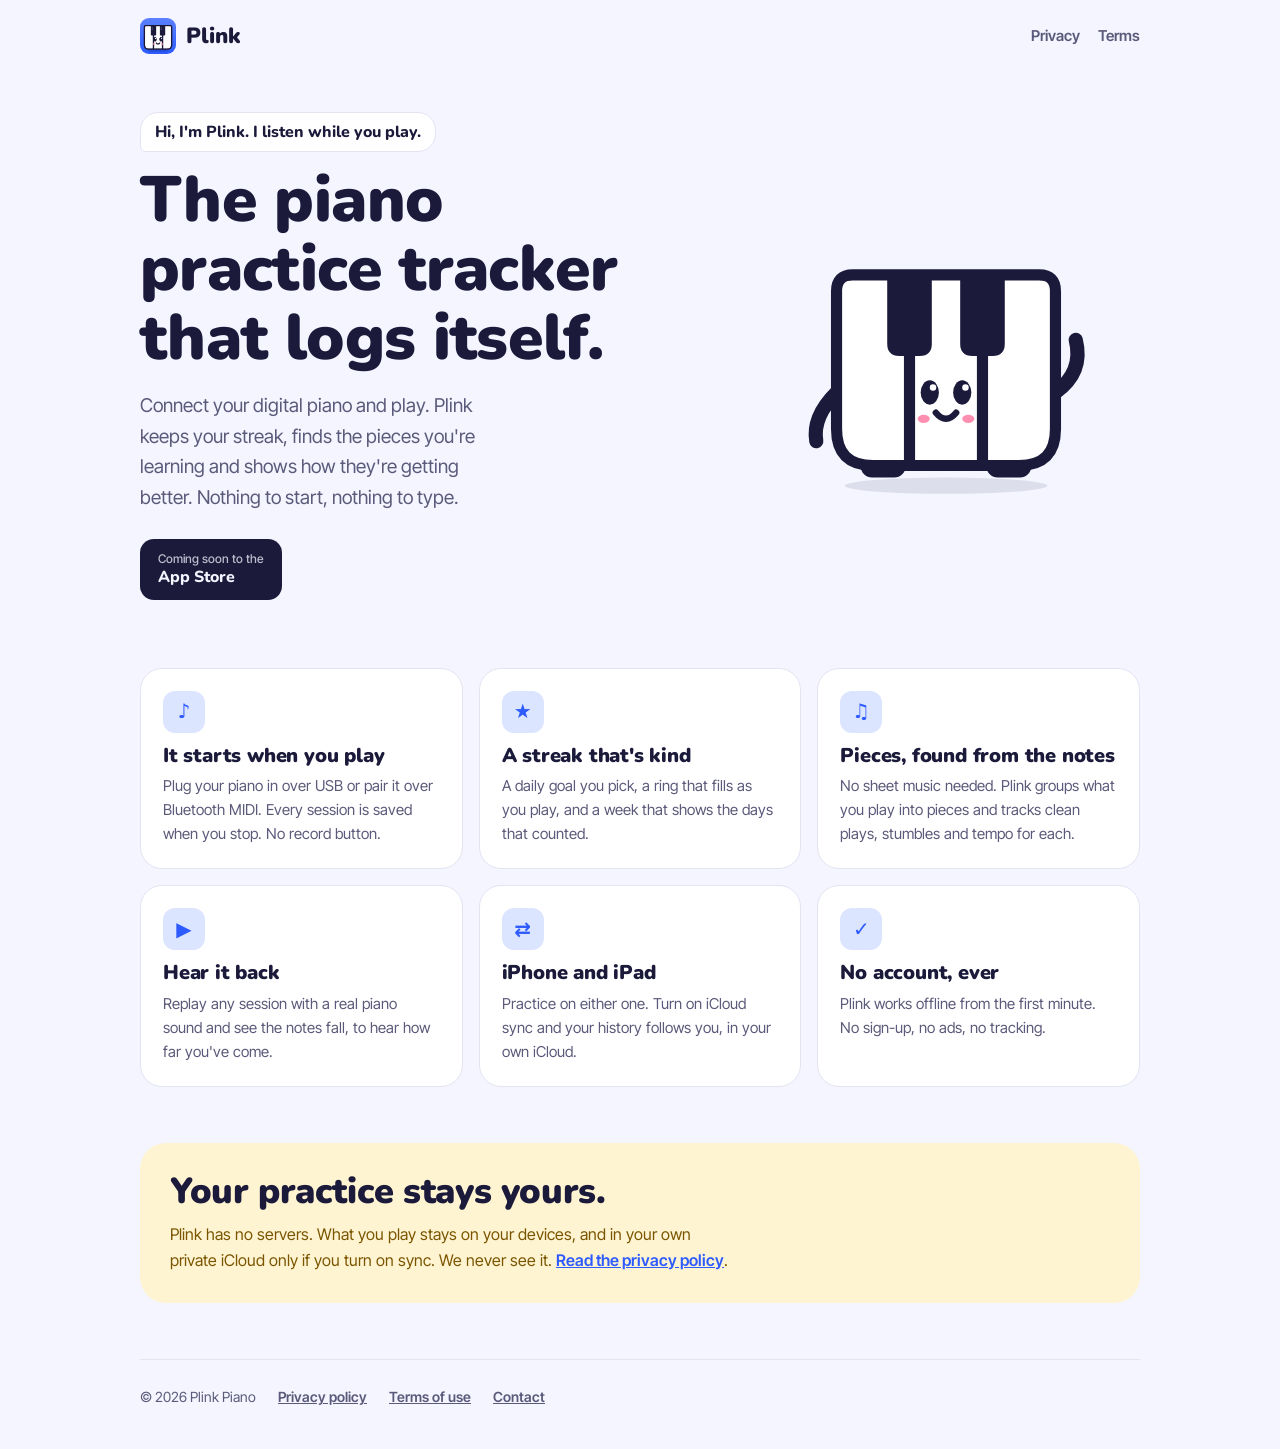
==== index.html @ 730d3980 "Plink website v1: home, privacy policy, terms of use, link preview Static HTML and CSS in the app's " ====
<!doctype html>
<html lang="en">
<head>
<meta charset="utf-8">
<meta name="viewport" content="width=device-width, initial-scale=1">
<title>Plink Piano: Practice Tracker</title>
<meta name="description" content="Plink logs your piano practice by itself. Connect your digital piano, play, and see your streak, your pieces and your progress. No account, works offline.">
<meta property="og:type" content="website">
<meta property="og:title" content="Plink: the piano practice tracker that logs itself">
<meta property="og:description" content="Connect your digital piano and play. Plink keeps your streak, finds your pieces and shows how they improve. No account, no tracking.">
<meta property="og:image" content="https://kiracih.github.io/plink-website/og.png">
<meta name="twitter:card" content="summary_large_image">
<link rel="icon" href="favicon.png">
<link rel="apple-touch-icon" href="apple-touch-icon.png">
<link rel="preconnect" href="https://fonts.googleapis.com">
<link rel="stylesheet" href="https://fonts.googleapis.com/css2?family=Nunito:wght@800;900&family=Inter+Tight:wght@400;500;600&display=swap">
<link rel="stylesheet" href="style.css">
</head>
<body>
<div class="wrap">
<header class="top">
  <a class="brand" href="./"><img src="icon-256.png" alt="">Plink</a>
  <nav><a href="privacy.html">Privacy</a><a href="terms.html">Terms</a></nav>
</header>
<main>
<section class="hero">
  <div>
    <div class="bubble">Hi, I'm Plink. I listen while you play.</div>
    <h1>The piano practice tracker that logs itself.</h1>
    <p class="lede">Connect your digital piano and play. Plink keeps your streak, finds the pieces you're learning and shows how they're getting better. Nothing to start, nothing to type.</p>
    <span class="badge"><span><small>Coming soon to the</small>App Store</span></span>
  </div>
  <div class="mascot"><img src="plink-happy.svg" alt="Plink, three piano keys with a happy face" width="300" height="284"></div>
</section>

<section class="grid" aria-label="What Plink does">
  <div class="card"><div class="ico">♪</div><h3>It starts when you play</h3><p>Plug your piano in over USB or pair it over Bluetooth MIDI. Every session is saved when you stop. No record button.</p></div>
  <div class="card"><div class="ico">★</div><h3>A streak that's kind</h3><p>A daily goal you pick, a ring that fills as you play, and a week that shows the days that counted.</p></div>
  <div class="card"><div class="ico">♫</div><h3>Pieces, found from the notes</h3><p>No sheet music needed. Plink groups what you play into pieces and tracks clean plays, stumbles and tempo for each.</p></div>
  <div class="card"><div class="ico">▶</div><h3>Hear it back</h3><p>Replay any session with a real piano sound and see the notes fall, to hear how far you've come.</p></div>
  <div class="card"><div class="ico">⇄</div><h3>iPhone and iPad</h3><p>Practice on either one. Turn on iCloud sync and your history follows you, in your own iCloud.</p></div>
  <div class="card"><div class="ico">✓</div><h3>No account, ever</h3><p>Plink works offline from the first minute. No sign-up, no ads, no tracking.</p></div>
</section>

<section class="band">
  <h2>Your practice stays yours.</h2>
  <p>Plink has no servers. What you play stays on your devices, and in your own private iCloud only if you turn on sync. We never see it. <a href="privacy.html">Read the privacy policy</a>.</p>
</section>
</main>
<footer>
  <span>© 2026 Plink Piano</span>
  <a href="privacy.html">Privacy policy</a>
  <a href="terms.html">Terms of use</a>
  <a href="https://github.com/kiracih/plink-website/issues">Contact</a>
</footer>
</div>
</body>
</html>
---- style.css ----
/* Plink site: the app's Theme tokens (Theme.swift), light and dark. */
:root {
  --bg: #F4F5FF; --card: #FFFFFF; --line: #E3E4F2; --ink: #1B1A3A; --muted: #5B5A7A;
  --blue: #2D5BFF; --onblue: #FFFFFF; --sky: #DCE5FF; --gold: #FFC93C; --butter: #FFF4D1; --goldtext: #7A5500;
  --display: "Nunito", ui-rounded, "SF Pro Rounded", system-ui, sans-serif;
  --body: "Inter Tight", system-ui, -apple-system, "Segoe UI", sans-serif;
  color-scheme: light;
}
@media (prefers-color-scheme: dark) {
  :root { --bg: #14132B; --card: #201F42; --line: #33325F; --ink: #F3F2FF; --muted: #B4B3D6; --blue: #7C9BFF;
    --onblue: #1B1A3A; --sky: #2A3166; --butter: #3A3218; --goldtext: #FFD970; color-scheme: dark; }
  .mascot img { background: #F3F2FF; border-radius: 28px; padding: 6px; }
}
* { box-sizing: border-box; }
html { -webkit-text-size-adjust: 100%; }
body { margin: 0; background: var(--bg); color: var(--ink); font: 16px/1.6 var(--body); }
a { color: var(--blue); font-weight: 600; }
.wrap { max-width: 1040px; margin: 0 auto; padding: 0 20px; }
header.top { display: flex; align-items: center; justify-content: space-between; padding: 18px 0; }
.brand { display: flex; align-items: center; gap: 10px; text-decoration: none; color: var(--ink); font: 900 22px var(--display); }
.brand img { width: 36px; height: 36px; border-radius: 9px; }
nav a { margin-left: 18px; color: var(--muted); text-decoration: none; font-weight: 600; font-size: 15px; }
nav a:hover { color: var(--ink); }
h1, h2, h3 { font-family: var(--display); font-weight: 900; line-height: 1.08; letter-spacing: -.01em; margin: 0; text-wrap: balance; }
h1 { font-size: clamp(38px, 7vw, 64px); }
h2 { font-size: clamp(26px, 4vw, 36px); }
h3 { font-size: 20px; }
.hero { display: grid; grid-template-columns: 1.2fr .8fr; gap: 32px; align-items: center; padding: 40px 0 56px; }
.hero p.lede { font-size: 19px; color: var(--muted); max-width: 34ch; margin: 18px 0 26px; }
.mascot { display: flex; justify-content: center; }
.mascot img { width: min(300px, 70vw); height: auto; }
.badge { display: inline-flex; align-items: center; gap: 10px; background: var(--ink); color: var(--bg); border-radius: 14px;
  padding: 12px 18px; font: 800 16px var(--display); }
.badge small { display: block; font: 500 12px var(--body); opacity: .75; }
.bubble { display: inline-block; background: var(--card); border: 1.5px solid var(--line); border-radius: 18px 18px 18px 6px;
  padding: 8px 14px; font: 800 16px var(--display); margin-bottom: 14px; }
.grid { display: grid; grid-template-columns: repeat(3, 1fr); gap: 16px; padding: 12px 0 56px; }
.card { background: var(--card); border: 1.5px solid var(--line); border-radius: 22px; padding: 22px; }
.card p { margin: 8px 0 0; color: var(--muted); font-size: 15px; }
.card .ico { width: 42px; height: 42px; border-radius: 12px; background: var(--sky); color: var(--blue); display: grid; place-items: center;
  font: 900 20px var(--display); margin-bottom: 12px; }
.band { background: var(--butter); color: var(--goldtext); border-radius: 26px; padding: 30px; display: grid; gap: 10px; margin-bottom: 56px; }
.band h2 { color: var(--ink); }
.band p { margin: 0; max-width: 62ch; }
footer { border-top: 1.5px solid var(--line); padding: 26px 0 40px; color: var(--muted); font-size: 14px; display: flex; flex-wrap: wrap; gap: 8px 22px; }
footer a { color: var(--muted); }
.doc { max-width: 720px; padding: 24px 0 56px; }
.doc h1 { font-size: clamp(32px, 6vw, 46px); margin-bottom: 6px; }
.doc .updated { color: var(--muted); margin: 0 0 28px; }
.doc h2 { font-size: 22px; margin: 34px 0 8px; }
.doc p, .doc li { color: var(--ink); }
.doc ul { padding-left: 22px; }
.doc li { margin: 6px 0; }
.doc .summary { background: var(--card); border: 1.5px solid var(--line); border-radius: 20px; padding: 18px 22px; }
.doc .summary li { margin: 4px 0; }
@media (max-width: 760px) {
  .hero { grid-template-columns: 1fr; padding-top: 16px; }
  .hero .mascot { order: -1; }
  .grid { grid-template-columns: 1fr; }
  nav a { margin-left: 12px; }
}
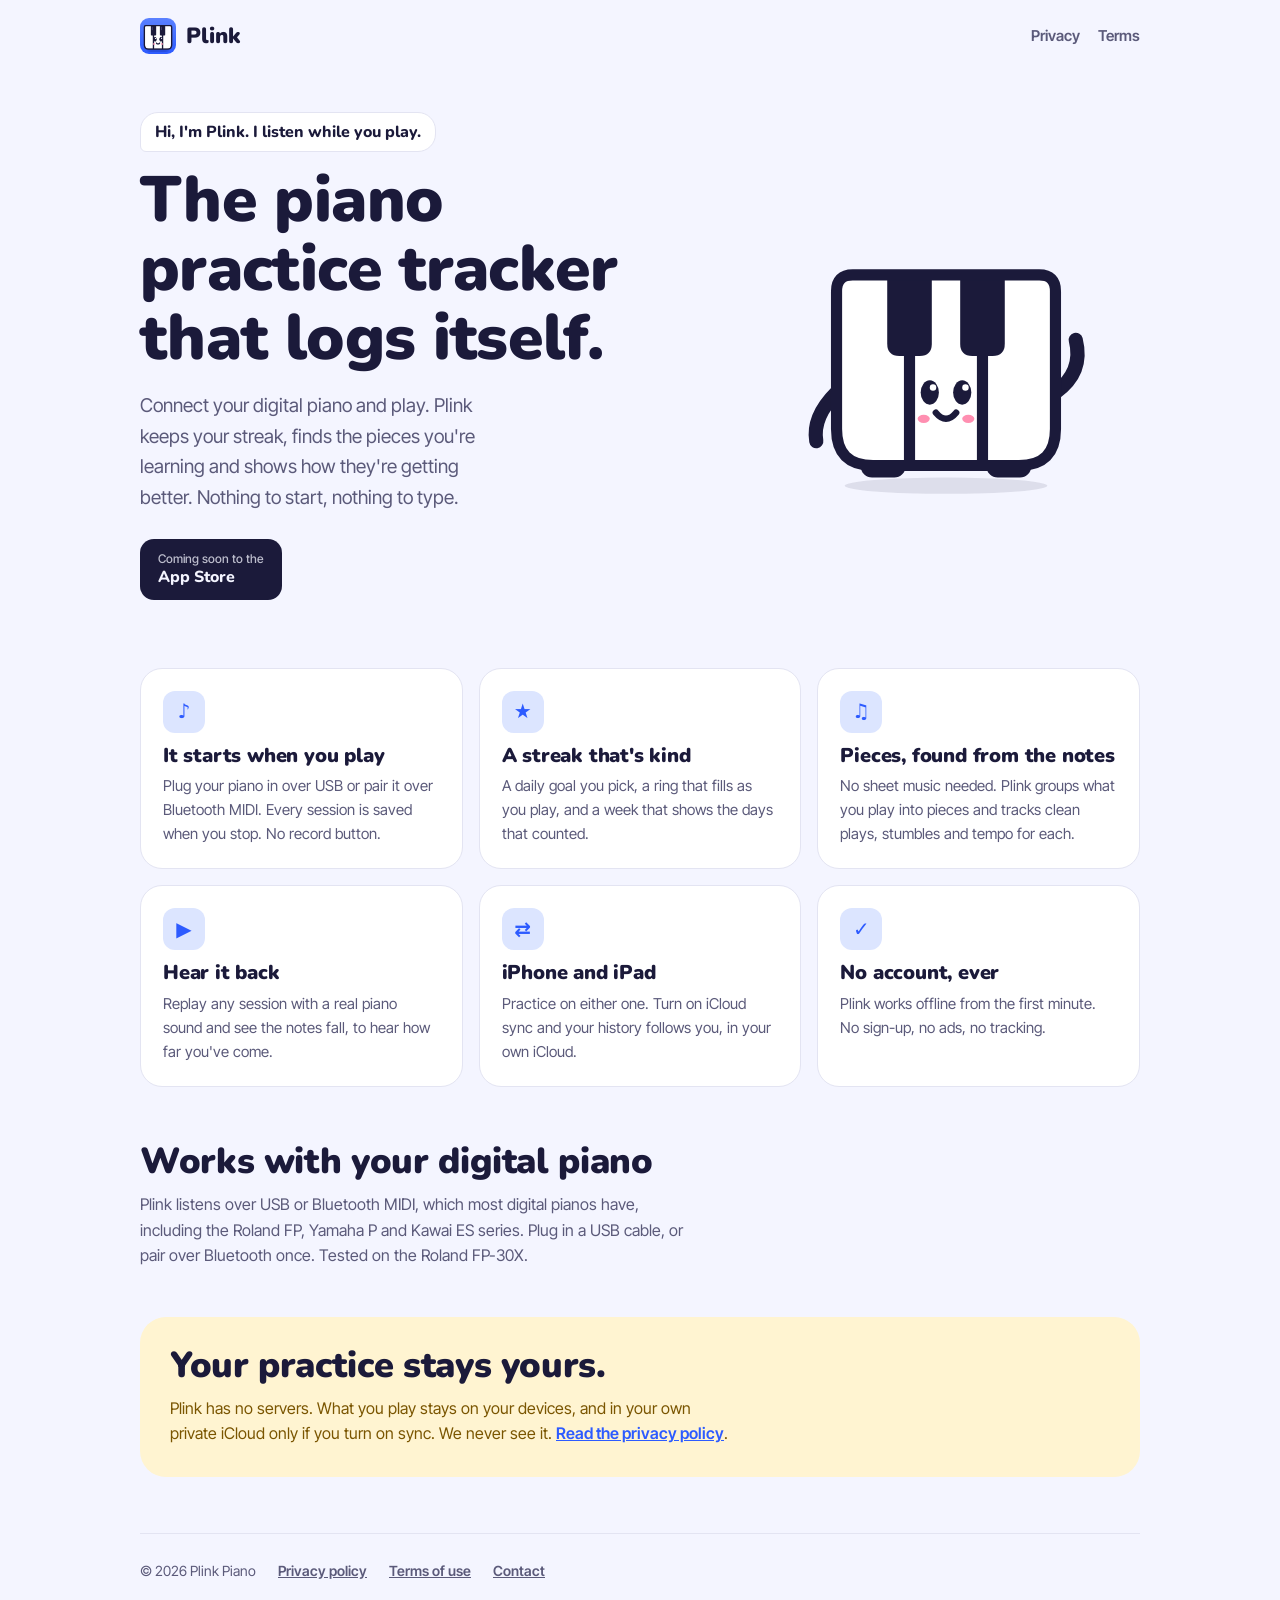
==== commit 475a4f4d: "Home: title names what Plink is; 'Works with your digital piano' section (research #71) Co-Authored-" ====
--- a/index.html
+++ b/index.html
@@ -3,7 +3,7 @@
 <head>
 <meta charset="utf-8">
 <meta name="viewport" content="width=device-width, initial-scale=1">
-<title>Plink Piano: Practice Tracker</title>
+<title>Plink Piano: automatic practice tracker for digital pianos</title>
 <meta name="description" content="Plink logs your piano practice by itself. Connect your digital piano, play, and see your streak, your pieces and your progress. No account, works offline.">
 <meta property="og:type" content="website">
 <meta property="og:title" content="Plink: the piano practice tracker that logs itself">
@@ -42,6 +42,11 @@
   <div class="card"><div class="ico">✓</div><h3>No account, ever</h3><p>Plink works offline from the first minute. No sign-up, no ads, no tracking.</p></div>
 </section>
 
+<section class="compat" aria-labelledby="compat">
+  <h2 id="compat">Works with your digital piano</h2>
+  <p>Plink listens over USB or Bluetooth MIDI, which most digital pianos have, including the Roland FP, Yamaha P and Kawai ES series. Plug in a USB cable, or pair over Bluetooth once. Tested on the Roland FP-30X.</p>
+</section>
+
 <section class="band">
   <h2>Your practice stays yours.</h2>
   <p>Plink has no servers. What you play stays on your devices, and in your own private iCloud only if you turn on sync. We never see it. <a href="privacy.html">Read the privacy policy</a>.</p>
--- a/style.css
+++ b/style.css
@@ -39,6 +39,8 @@
 .card p { margin: 8px 0 0; color: var(--muted); font-size: 15px; }
 .card .ico { width: 42px; height: 42px; border-radius: 12px; background: var(--sky); color: var(--blue); display: grid; place-items: center;
   font: 900 20px var(--display); margin-bottom: 12px; }
+.compat { padding: 0 0 48px; display: grid; gap: 10px; }
+.compat p { color: var(--muted); max-width: 62ch; margin: 0; }
 .band { background: var(--butter); color: var(--goldtext); border-radius: 26px; padding: 30px; display: grid; gap: 10px; margin-bottom: 56px; }
 .band h2 { color: var(--ink); }
 .band p { margin: 0; max-width: 62ch; }
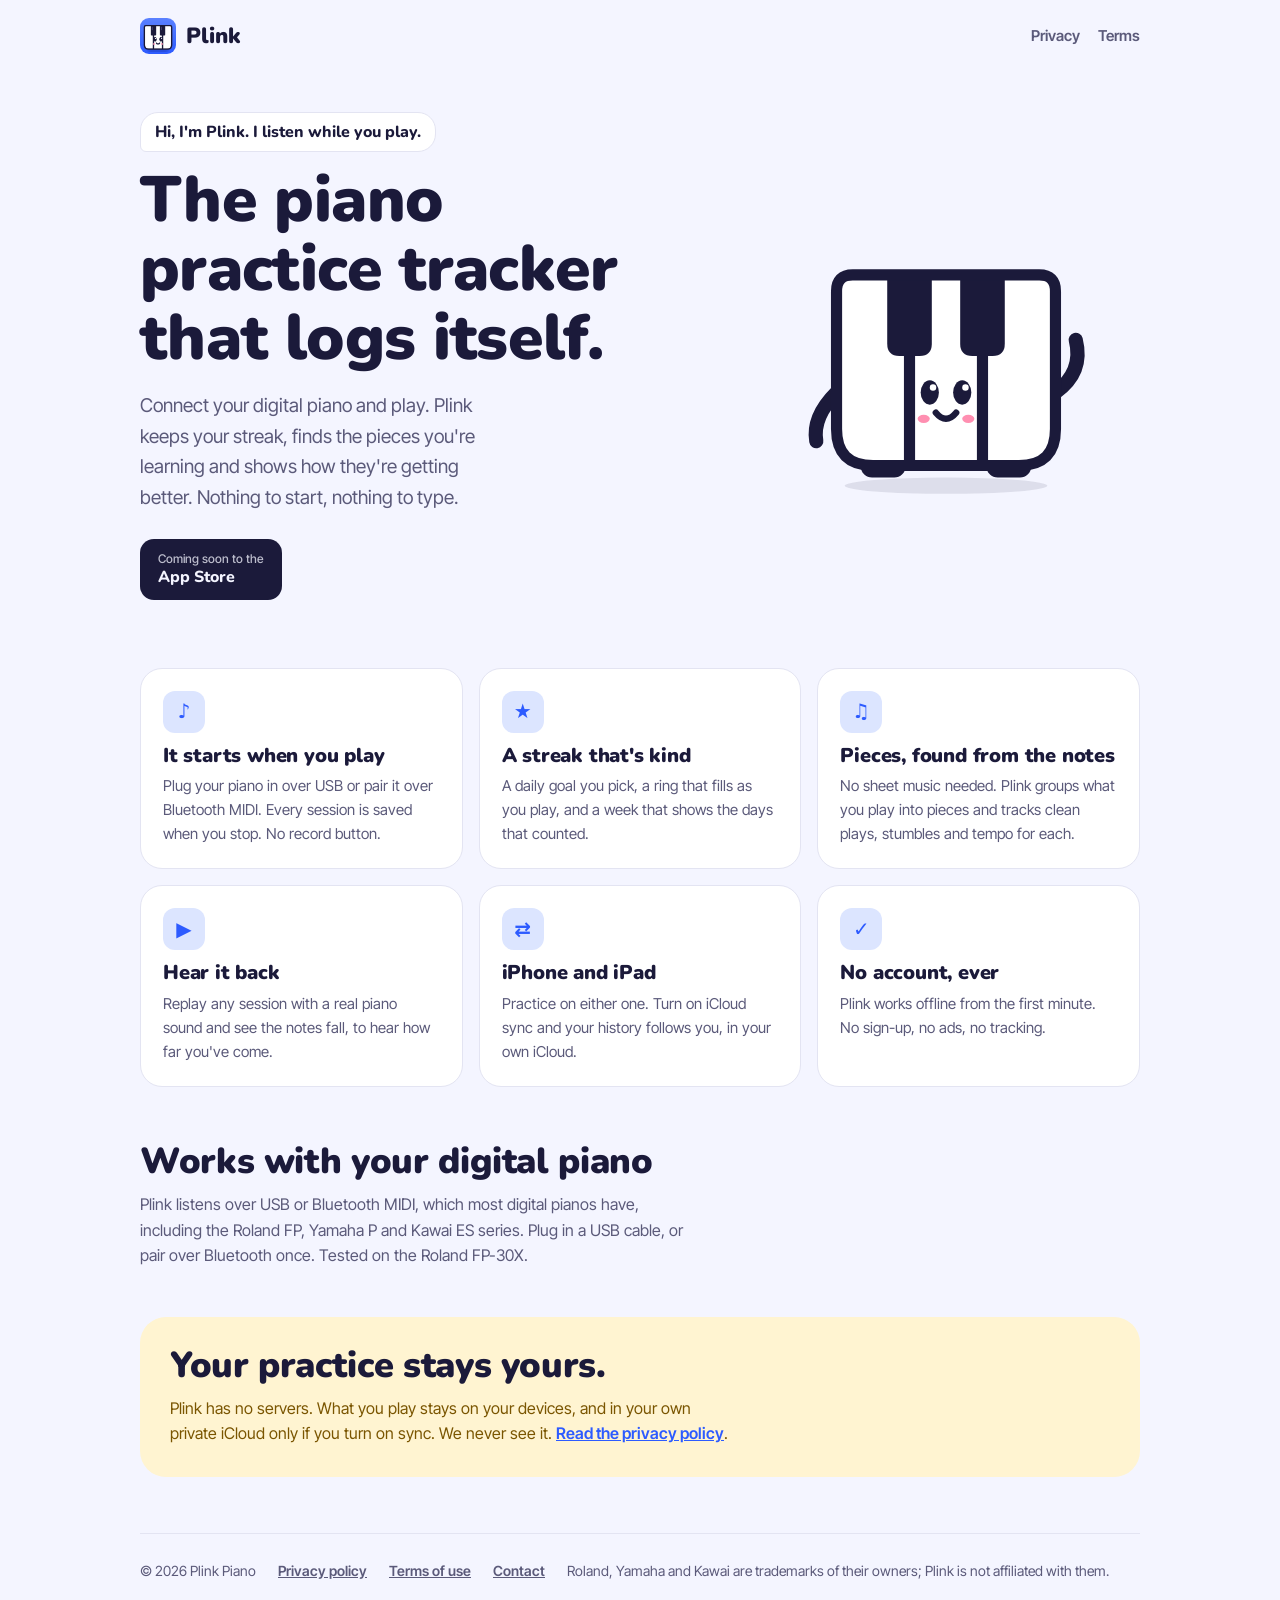
==== commit a0925e3c: "Footer: trademark line for the piano brands named on the page Co-Authored-By: Claude Opus 5.5 <norep" ====
--- a/index.html
+++ b/index.html
@@ -57,6 +57,7 @@
   <a href="privacy.html">Privacy policy</a>
   <a href="terms.html">Terms of use</a>
   <a href="https://github.com/kiracih/plink-website/issues">Contact</a>
+  <span>Roland, Yamaha and Kawai are trademarks of their owners; Plink is not affiliated with them.</span>
 </footer>
 </div>
 </body>
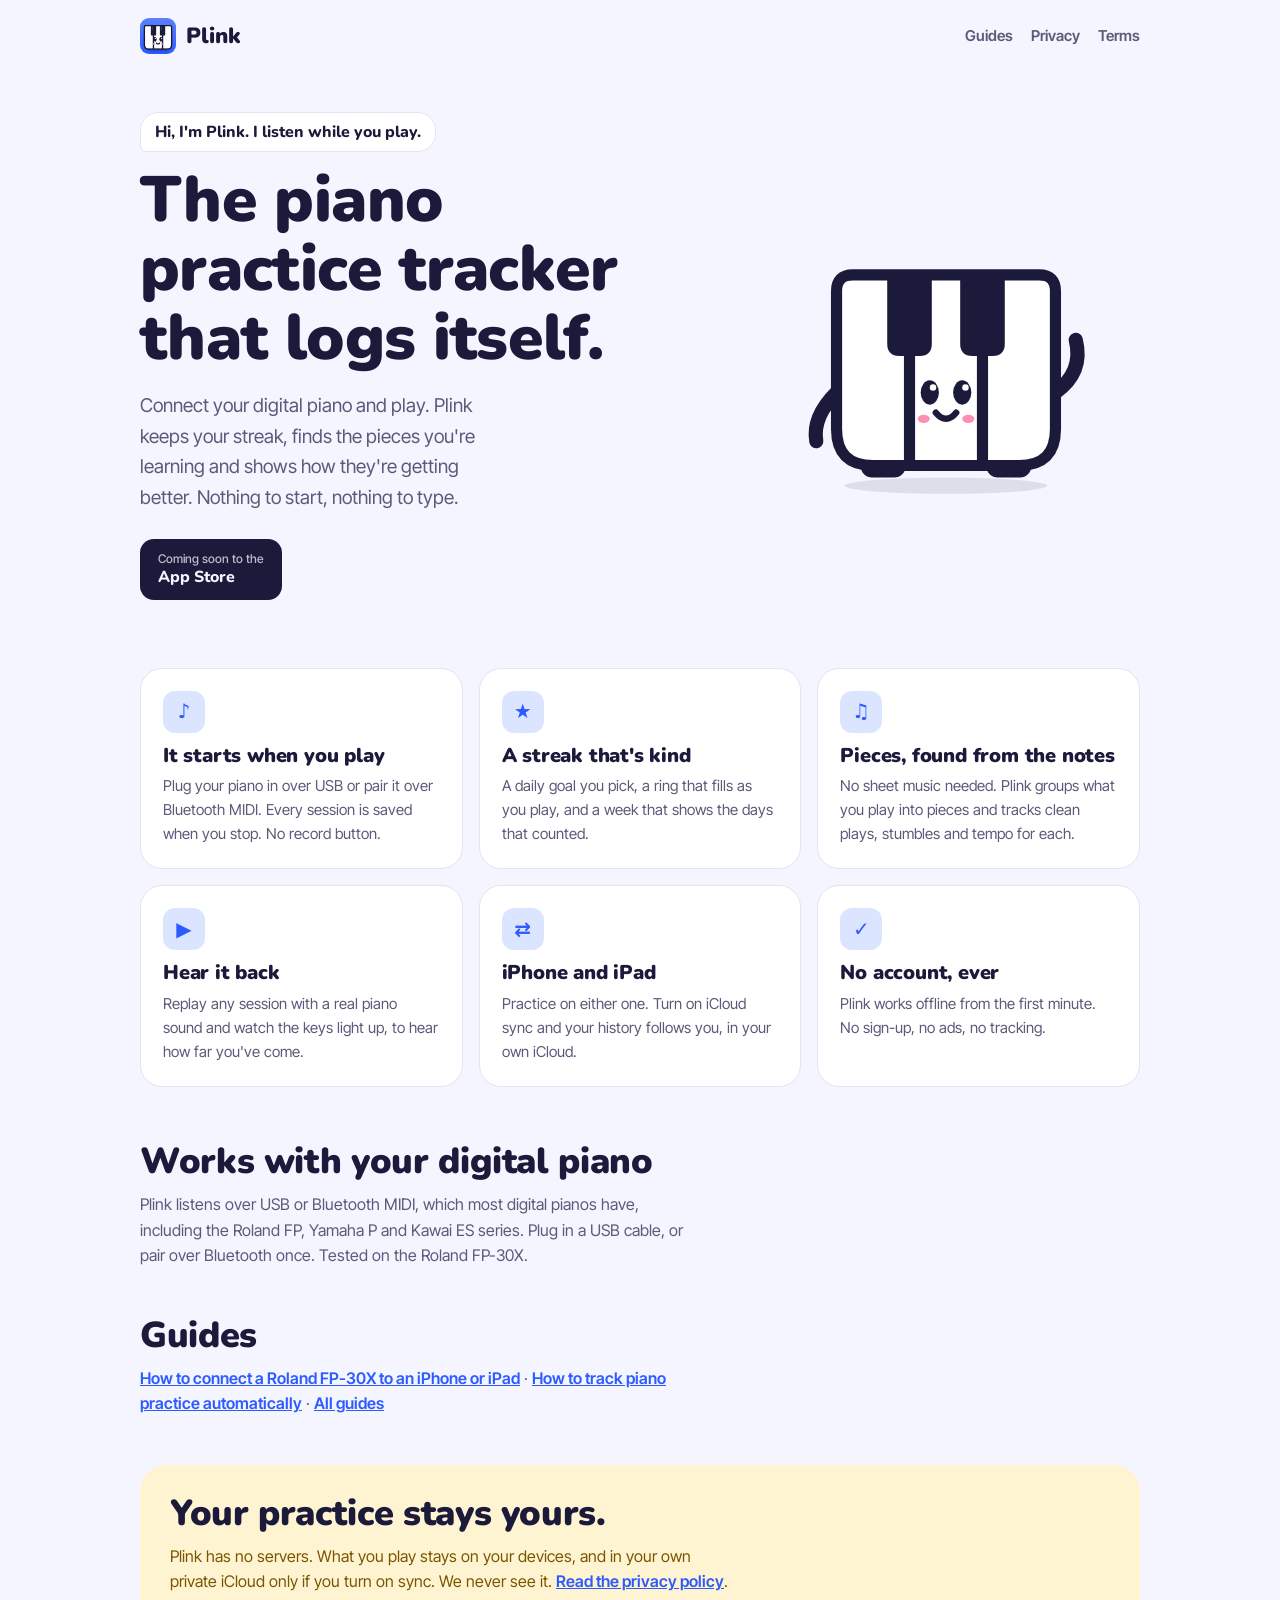
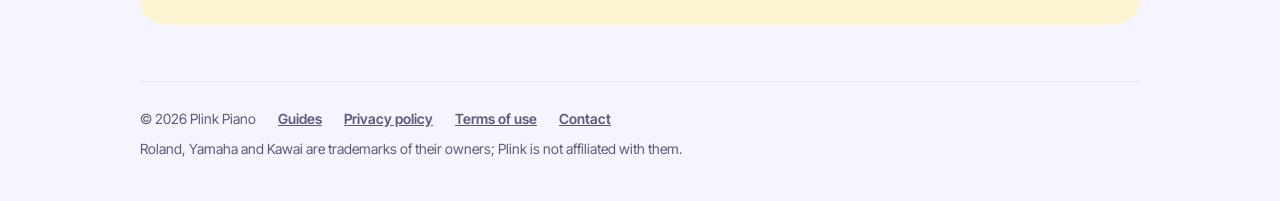
==== commit fa16b300: "Guides for search and AI assistants: FP-30X connection and automatic practice tracking; canonical UR" ====
--- a/index.html
+++ b/index.html
@@ -10,17 +10,32 @@
 <meta property="og:description" content="Connect your digital piano and play. Plink keeps your streak, finds your pieces and shows how they improve. No account, no tracking.">
 <meta property="og:image" content="https://kiracih.github.io/plink-website/og.png">
 <meta name="twitter:card" content="summary_large_image">
+<link rel="canonical" href="https://kiracih.github.io/plink-website/">
 <link rel="icon" href="favicon.png">
 <link rel="apple-touch-icon" href="apple-touch-icon.png">
 <link rel="preconnect" href="https://fonts.googleapis.com">
 <link rel="stylesheet" href="https://fonts.googleapis.com/css2?family=Nunito:wght@800;900&family=Inter+Tight:wght@400;500;600&display=swap">
 <link rel="stylesheet" href="style.css">
+<script type="application/ld+json">
+{
+  "@context": "https://schema.org",
+  "@type": "SoftwareApplication",
+  "name": "Plink Piano: Practice Tracker",
+  "alternateName": "Plink",
+  "operatingSystem": "iOS, iPadOS",
+  "applicationCategory": "MusicApplication",
+  "description": "Plink logs your piano practice by itself. Connect your digital piano over USB or Bluetooth MIDI and play: it keeps your streak, finds the pieces you play and shows how they improve. No account, works offline.",
+  "url": "https://kiracih.github.io/plink-website/",
+  "image": "https://kiracih.github.io/plink-website/icon-256.png",
+  "publisher": { "@type": "Organization", "name": "Plink Piano", "url": "https://kiracih.github.io/plink-website/" }
+}
+</script>
 </head>
 <body>
 <div class="wrap">
 <header class="top">
   <a class="brand" href="./"><img src="icon-256.png" alt="">Plink</a>
-  <nav><a href="privacy.html">Privacy</a><a href="terms.html">Terms</a></nav>
+  <nav><a href="guides/">Guides</a><a href="privacy.html">Privacy</a><a href="terms.html">Terms</a></nav>
 </header>
 <main>
 <section class="hero">
@@ -37,7 +52,7 @@
   <div class="card"><div class="ico">♪</div><h3>It starts when you play</h3><p>Plug your piano in over USB or pair it over Bluetooth MIDI. Every session is saved when you stop. No record button.</p></div>
   <div class="card"><div class="ico">★</div><h3>A streak that's kind</h3><p>A daily goal you pick, a ring that fills as you play, and a week that shows the days that counted.</p></div>
   <div class="card"><div class="ico">♫</div><h3>Pieces, found from the notes</h3><p>No sheet music needed. Plink groups what you play into pieces and tracks clean plays, stumbles and tempo for each.</p></div>
-  <div class="card"><div class="ico">▶</div><h3>Hear it back</h3><p>Replay any session with a real piano sound and see the notes fall, to hear how far you've come.</p></div>
+  <div class="card"><div class="ico">▶</div><h3>Hear it back</h3><p>Replay any session with a real piano sound and watch the keys light up, to hear how far you've come.</p></div>
   <div class="card"><div class="ico">⇄</div><h3>iPhone and iPad</h3><p>Practice on either one. Turn on iCloud sync and your history follows you, in your own iCloud.</p></div>
   <div class="card"><div class="ico">✓</div><h3>No account, ever</h3><p>Plink works offline from the first minute. No sign-up, no ads, no tracking.</p></div>
 </section>
@@ -47,6 +62,11 @@
   <p>Plink listens over USB or Bluetooth MIDI, which most digital pianos have, including the Roland FP, Yamaha P and Kawai ES series. Plug in a USB cable, or pair over Bluetooth once. Tested on the Roland FP-30X.</p>
 </section>
 
+<section class="compat" aria-labelledby="guides">
+  <h2 id="guides">Guides</h2>
+  <p><a href="guides/connect-roland-fp-30x-iphone.html">How to connect a Roland FP-30X to an iPhone or iPad</a> · <a href="guides/track-piano-practice-automatically.html">How to track piano practice automatically</a> · <a href="guides/">All guides</a></p>
+</section>
+
 <section class="band">
   <h2>Your practice stays yours.</h2>
   <p>Plink has no servers. What you play stays on your devices, and in your own private iCloud only if you turn on sync. We never see it. <a href="privacy.html">Read the privacy policy</a>.</p>
@@ -54,6 +74,7 @@
 </main>
 <footer>
   <span>© 2026 Plink Piano</span>
+  <a href="guides/">Guides</a>
   <a href="privacy.html">Privacy policy</a>
   <a href="terms.html">Terms of use</a>
   <a href="https://github.com/kiracih/plink-website/issues">Contact</a>
--- a/style.css
+++ b/style.css
@@ -61,3 +61,15 @@
   .grid { grid-template-columns: 1fr; }
   nav a { margin-left: 12px; }
 }
+.doc .answer { font-size: 18px; }
+.doc ol { padding-left: 22px; }
+.doc .source, .doc .fine { color: var(--muted); font-size: 14px; }
+.doc .table { overflow-x: auto; margin: 18px 0; border: 1.5px solid var(--line); border-radius: 16px; background: var(--card); }
+.doc table { border-collapse: collapse; width: 100%; font-size: 15px; }
+.doc th, .doc td { text-align: left; vertical-align: top; padding: 10px 12px; border-bottom: 1px solid var(--line); }
+.doc thead th { font-family: var(--display); font-weight: 900; }
+.doc tbody tr:last-child > * { border-bottom: 0; }
+.doc tbody th { font-weight: 600; }
+.doc .guides { list-style: none; padding: 0; display: grid; gap: 14px; }
+.doc .guides li { background: var(--card); border: 1.5px solid var(--line); border-radius: 18px; padding: 16px 20px; margin: 0; }
+.doc .guides span { color: var(--muted); font-size: 15px; }
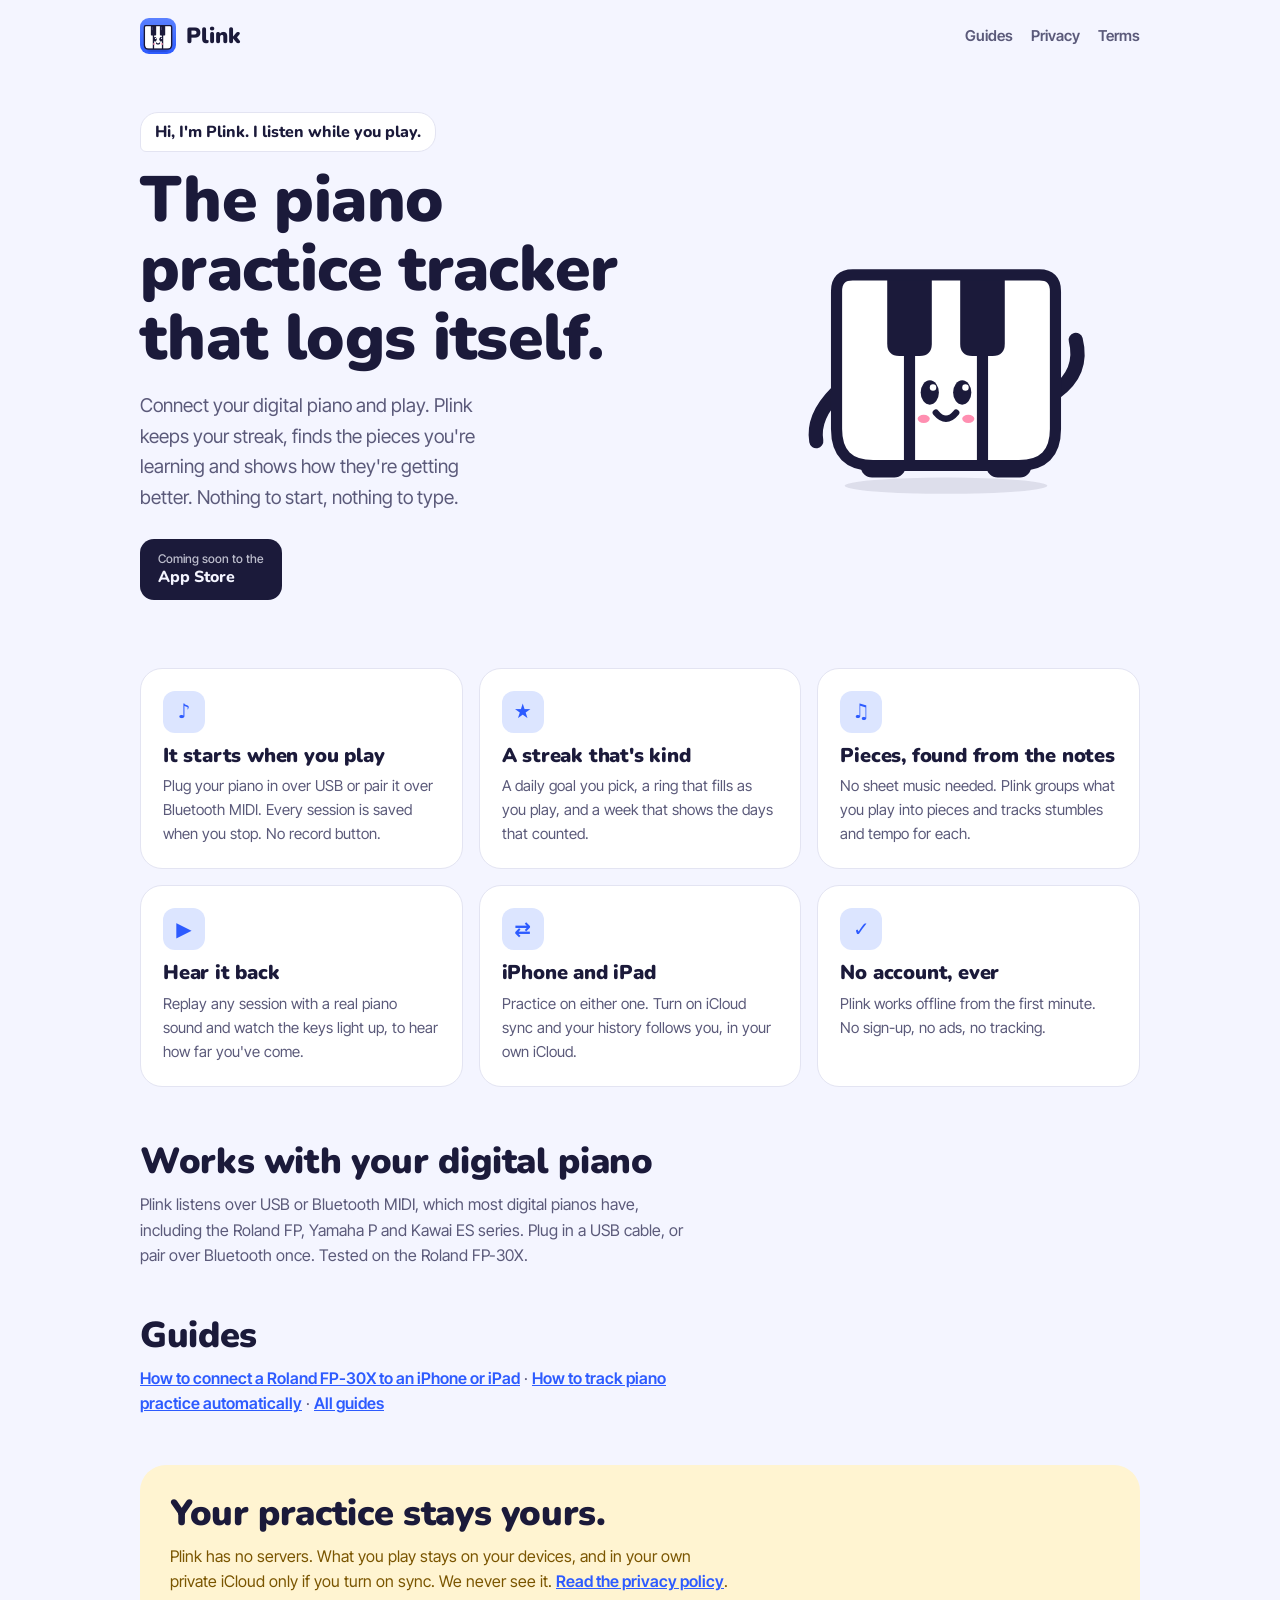
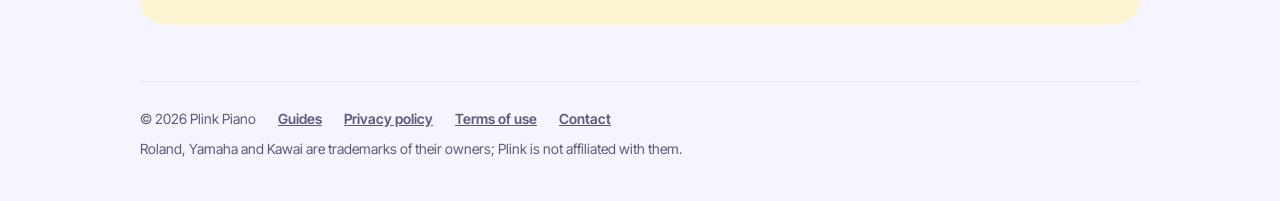
==== commit e7eb3bfb: "Site: drop 'clean plays' wording (owner, 9 Nov: not in the product for now) Co-Authored-By: Claude F" ====
--- a/index.html
+++ b/index.html
@@ -51,7 +51,7 @@
 <section class="grid" aria-label="What Plink does">
   <div class="card"><div class="ico">♪</div><h3>It starts when you play</h3><p>Plug your piano in over USB or pair it over Bluetooth MIDI. Every session is saved when you stop. No record button.</p></div>
   <div class="card"><div class="ico">★</div><h3>A streak that's kind</h3><p>A daily goal you pick, a ring that fills as you play, and a week that shows the days that counted.</p></div>
-  <div class="card"><div class="ico">♫</div><h3>Pieces, found from the notes</h3><p>No sheet music needed. Plink groups what you play into pieces and tracks clean plays, stumbles and tempo for each.</p></div>
+  <div class="card"><div class="ico">♫</div><h3>Pieces, found from the notes</h3><p>No sheet music needed. Plink groups what you play into pieces and tracks stumbles and tempo for each.</p></div>
   <div class="card"><div class="ico">▶</div><h3>Hear it back</h3><p>Replay any session with a real piano sound and watch the keys light up, to hear how far you've come.</p></div>
   <div class="card"><div class="ico">⇄</div><h3>iPhone and iPad</h3><p>Practice on either one. Turn on iCloud sync and your history follows you, in your own iCloud.</p></div>
   <div class="card"><div class="ico">✓</div><h3>No account, ever</h3><p>Plink works offline from the first minute. No sign-up, no ads, no tracking.</p></div>
